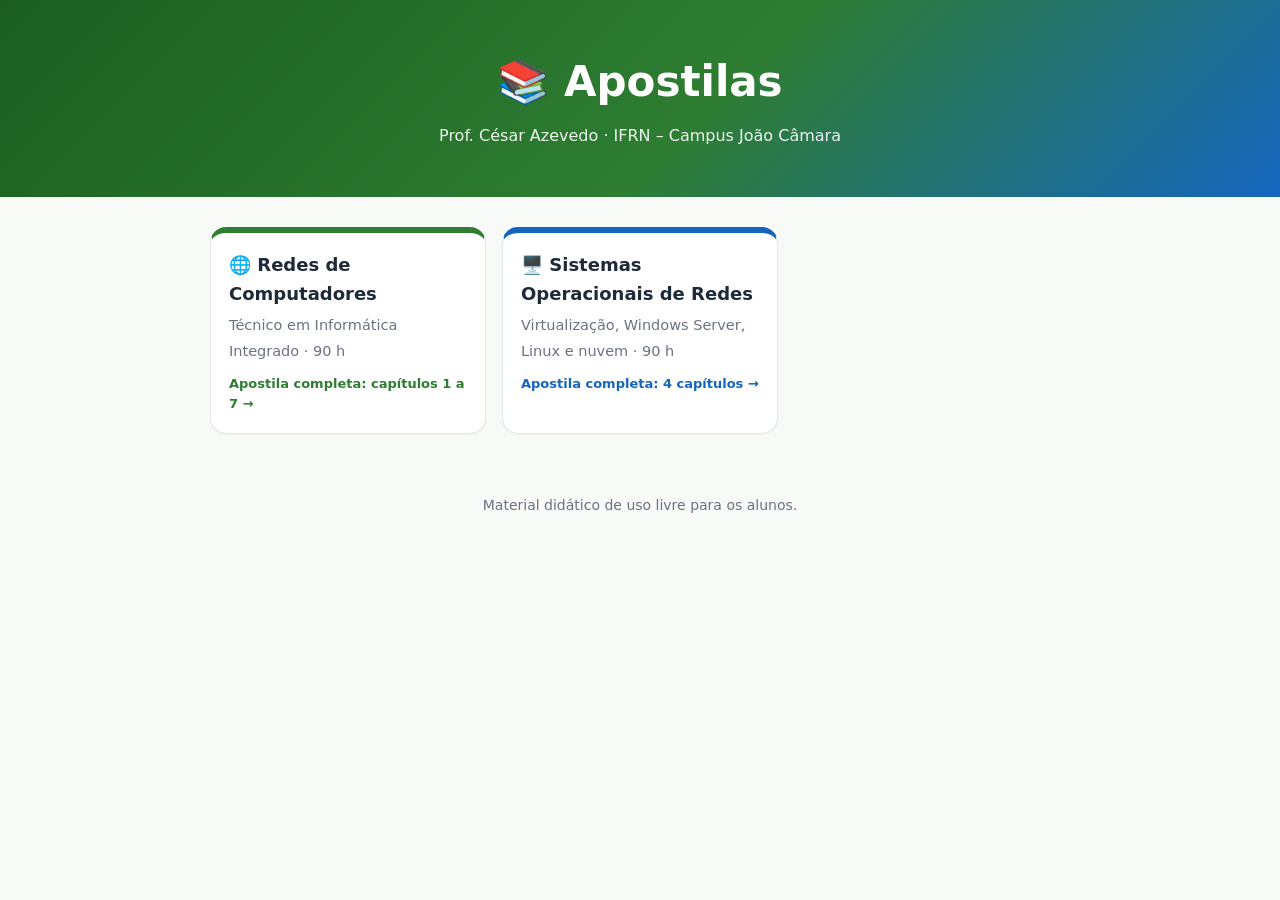
==== index.html @ cd3f4132 "SO: capítulo 4 (computação em nuvem), ferramentas e glossário; apostila completa Co-Authored-By: Cla" ====
<!DOCTYPE html>
<html lang="pt-BR">
<head>
<meta charset="UTF-8">
<meta name="viewport" content="width=device-width, initial-scale=1">
<link rel="manifest" href="manifest.webmanifest">
<meta name="theme-color" content="#2e7d32">
<title>Apostilas – Prof. César Azevedo</title>
<style>
*{box-sizing:border-box}
body{margin:0;font-family:"Segoe UI",system-ui,Roboto,Arial,sans-serif;background:#f8faf8;color:#1f2937;line-height:1.6}
header{background:linear-gradient(135deg,#1b5e20,#2e7d32 55%,#1565c0);color:#fff;padding:48px 20px;text-align:center}
header h1{margin:0 0 8px;font-size:clamp(28px,5vw,42px)}
header p{margin:0;opacity:.92}
main{max-width:900px;margin:0 auto;padding:30px 20px 60px}
.grid{display:grid;grid-template-columns:repeat(auto-fill,minmax(250px,1fr));gap:16px}
.card{display:block;background:#fff;border:1px solid #e5e7eb;border-top:6px solid var(--c);border-radius:16px;padding:18px;text-decoration:none;color:inherit;box-shadow:0 1px 2px rgba(0,0,0,.04);transition:transform .15s}
.card:hover{transform:translateY(-3px)}
.card b{font-size:18px;display:block;margin-bottom:4px}
.card span{color:#6b7280;font-size:14.5px}
.card em{display:block;margin-top:10px;font-style:normal;font-size:13px;font-weight:700;color:var(--c)}
.card.off{opacity:.55;pointer-events:none}
footer{text-align:center;color:#6b7280;font-size:14px;padding-bottom:30px}
@media(prefers-color-scheme:dark){body{background:#0f1514;color:#e5e7eb}.card{background:#17201f;border-color:#2f3b3a}.card span,footer{color:#9ca3af}}
</style>
</head>
<body>
<header>
  <h1>📚 Apostilas</h1>
  <p>Prof. César Azevedo · IFRN – Campus João Câmara</p>
</header>
<main>
  <div class="grid">
    <a class="card" href="redes/" style="--c:#2e7d32"><b>🌐 Redes de Computadores</b><span>Técnico em Informática Integrado · 90 h</span><em>Apostila completa: capítulos 1 a 7 →</em></a>
    <a class="card" href="so/" style="--c:#1565c0"><b>🖥️ Sistemas Operacionais de Redes</b><span>Virtualização, Windows Server, Linux e nuvem · 90 h</span><em>Apostila completa: 4 capítulos →</em></a>
    <!-- Para adicionar outra disciplina, copie o bloco acima e troque o link e o texto. -->
  </div>
</main>
<footer>Material didático de uso livre para os alunos.</footer>
<script>if('serviceWorker' in navigator&&/^https?:$/.test(location.protocol))addEventListener('load',function(){navigator.serviceWorker.register('sw.js').catch(function(){})});</script>
</body>
</html>
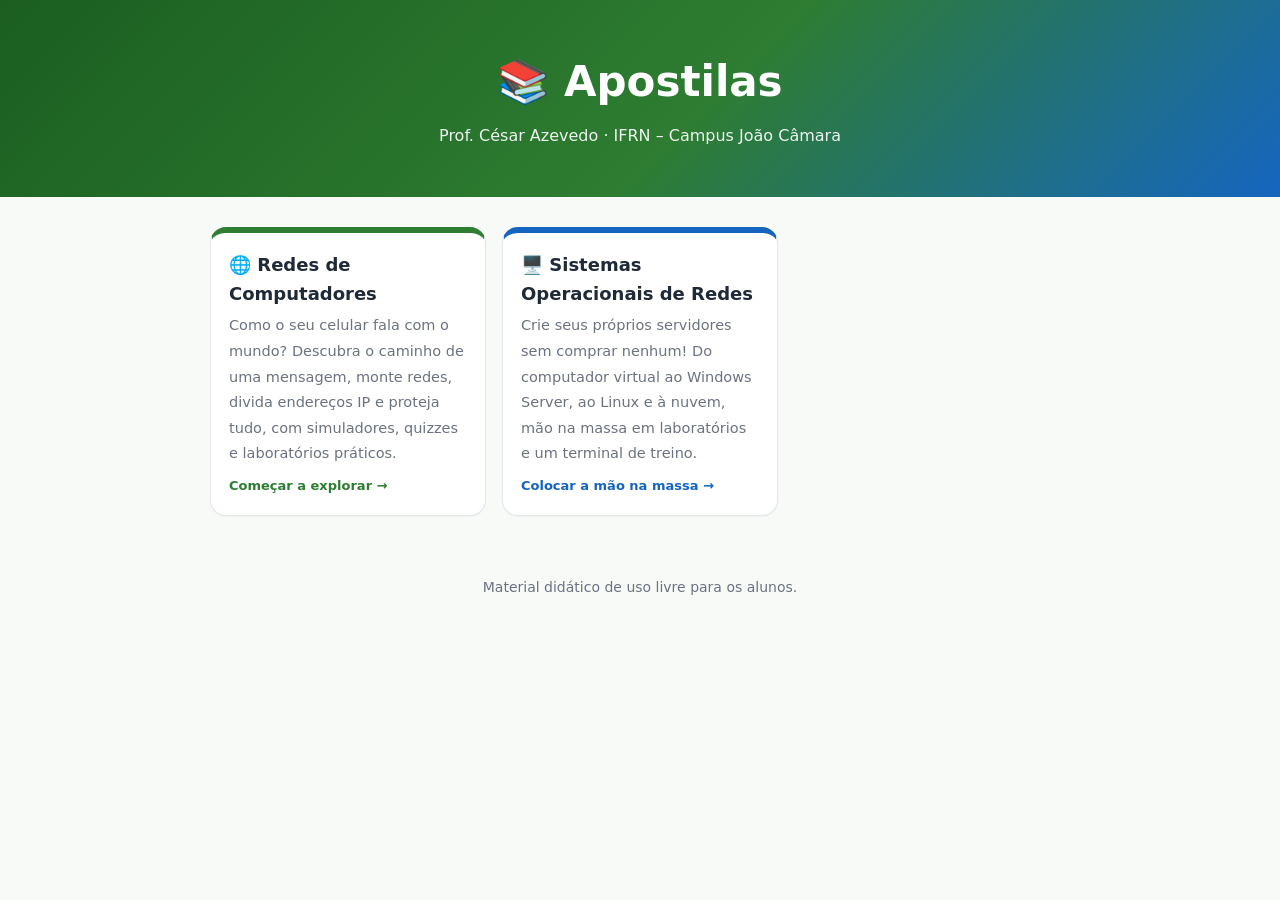
==== commit 56c0bd70: "Descrições mais atrativas nos cards da página inicial Co-Authored-By: Claude Sonnet 5.5 <noreply@ant" ====
--- a/index.html
+++ b/index.html
@@ -31,8 +31,8 @@
 </header>
 <main>
   <div class="grid">
-    <a class="card" href="redes/" style="--c:#2e7d32"><b>🌐 Redes de Computadores</b><span>Técnico em Informática Integrado · 90 h</span><em>Apostila completa: capítulos 1 a 7 →</em></a>
-    <a class="card" href="so/" style="--c:#1565c0"><b>🖥️ Sistemas Operacionais de Redes</b><span>Virtualização, Windows Server, Linux e nuvem · 90 h</span><em>Apostila completa: 4 capítulos →</em></a>
+    <a class="card" href="redes/" style="--c:#2e7d32"><b>🌐 Redes de Computadores</b><span>Como o seu celular fala com o mundo? Descubra o caminho de uma mensagem, monte redes, divida endereços IP e proteja tudo, com simuladores, quizzes e laboratórios práticos.</span><em>Começar a explorar →</em></a>
+    <a class="card" href="so/" style="--c:#1565c0"><b>🖥️ Sistemas Operacionais de Redes</b><span>Crie seus próprios servidores sem comprar nenhum! Do computador virtual ao Windows Server, ao Linux e à nuvem, mão na massa em laboratórios e um terminal de treino.</span><em>Colocar a mão na massa →</em></a>
     <!-- Para adicionar outra disciplina, copie o bloco acima e troque o link e o texto. -->
   </div>
 </main>
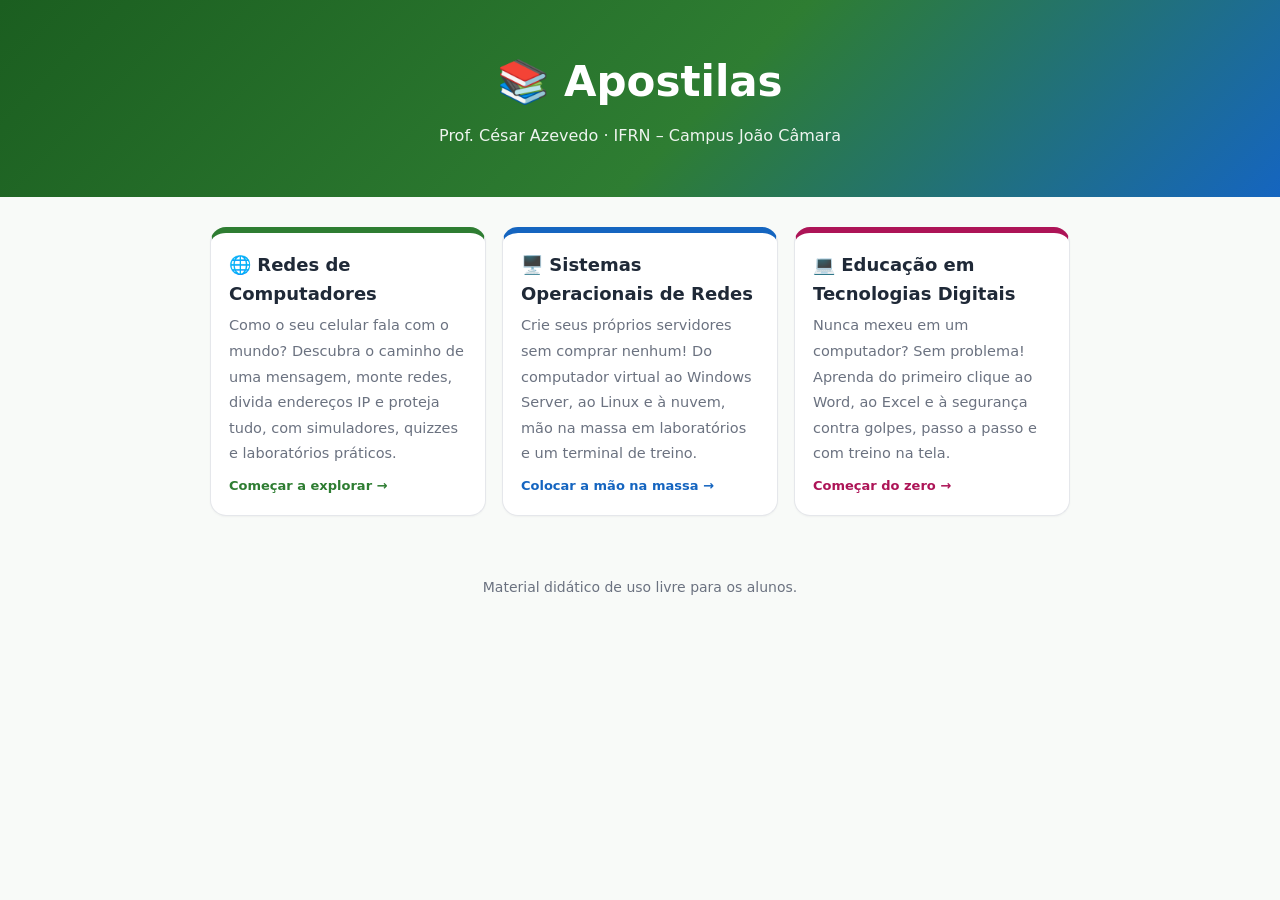
==== commit 7265577e: "ETD: nova apostila de Educação em Tecnologias Digitais (EJA, 30 h) com capítulo 1 Estrutura da disci" ====
--- a/index.html
+++ b/index.html
@@ -33,6 +33,7 @@
   <div class="grid">
     <a class="card" href="redes/" style="--c:#2e7d32"><b>🌐 Redes de Computadores</b><span>Como o seu celular fala com o mundo? Descubra o caminho de uma mensagem, monte redes, divida endereços IP e proteja tudo, com simuladores, quizzes e laboratórios práticos.</span><em>Começar a explorar →</em></a>
     <a class="card" href="so/" style="--c:#1565c0"><b>🖥️ Sistemas Operacionais de Redes</b><span>Crie seus próprios servidores sem comprar nenhum! Do computador virtual ao Windows Server, ao Linux e à nuvem, mão na massa em laboratórios e um terminal de treino.</span><em>Colocar a mão na massa →</em></a>
+    <a class="card" href="etd/" style="--c:#ad1457"><b>💻 Educação em Tecnologias Digitais</b><span>Nunca mexeu em um computador? Sem problema! Aprenda do primeiro clique ao Word, ao Excel e à segurança contra golpes, passo a passo e com treino na tela.</span><em>Começar do zero →</em></a>
     <!-- Para adicionar outra disciplina, copie o bloco acima e troque o link e o texto. -->
   </div>
 </main>
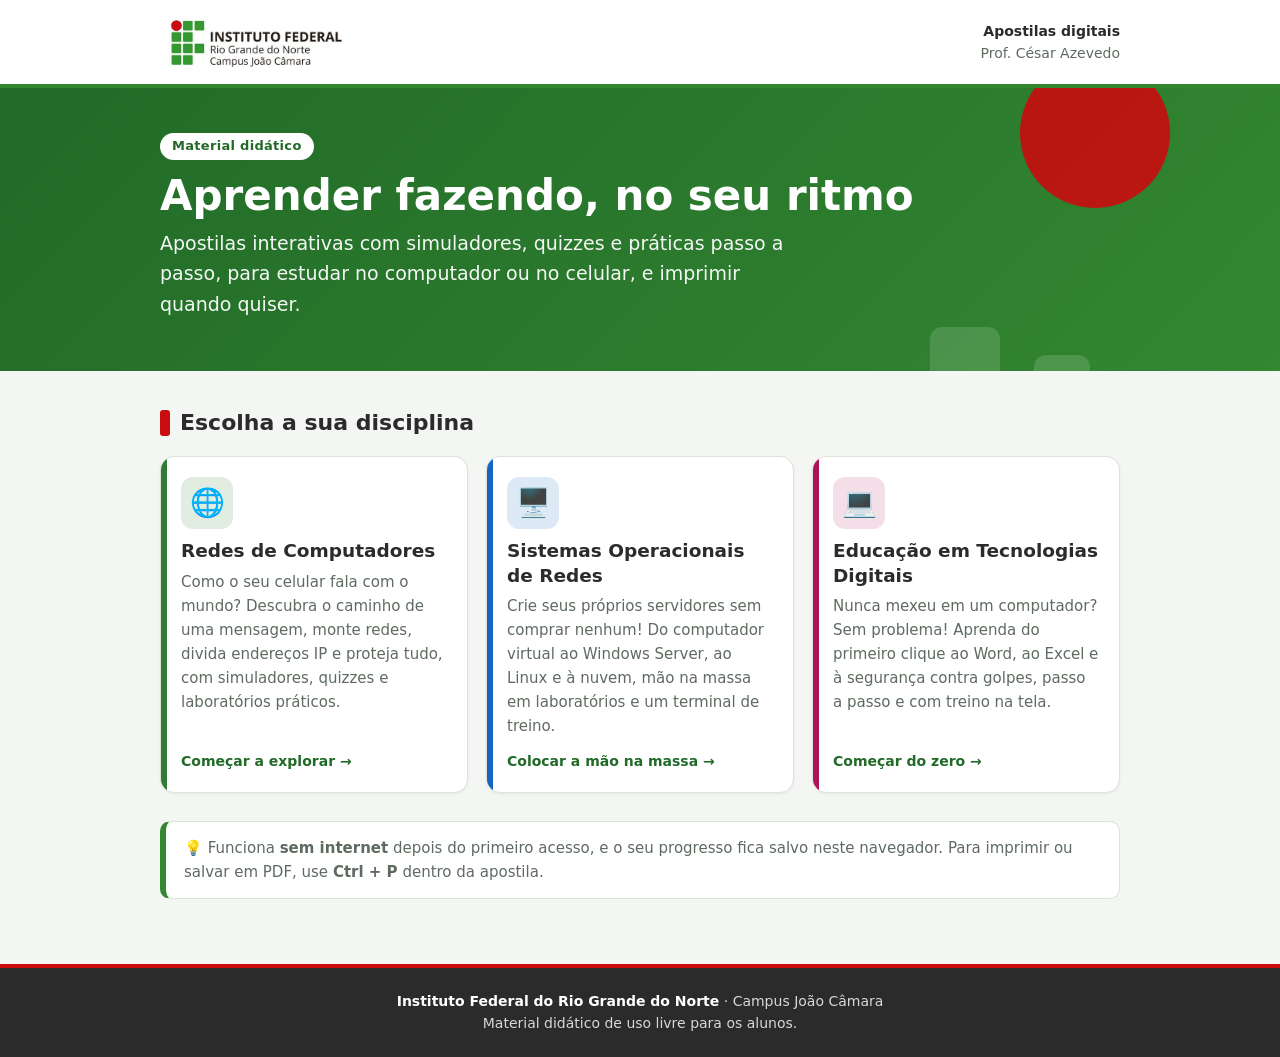
==== commit 62350839: "Página inicial no tema do IFRN (logo, verde e vermelho) Co-Authored-By: Claude Sonnet 5.5 <noreply@a" ====
--- a/index.html
+++ b/index.html
@@ -4,40 +4,69 @@
 <meta charset="UTF-8">
 <meta name="viewport" content="width=device-width, initial-scale=1">
 <link rel="manifest" href="manifest.webmanifest">
-<meta name="theme-color" content="#2e7d32">
-<title>Apostilas – Prof. César Azevedo</title>
+<meta name="theme-color" content="#338731">
+<title>Apostilas – Prof. César Azevedo · IFRN Campus João Câmara</title>
 <style>
+:root{--verde:#338731;--verde-esc:#216a28;--verm:#c90c10;--cinza:#2b2b2b;--fundo:#f4f6f3;--card:#fff;--borda:#dde3da;--suave:#5f6b61}
 *{box-sizing:border-box}
-body{margin:0;font-family:"Segoe UI",system-ui,Roboto,Arial,sans-serif;background:#f8faf8;color:#1f2937;line-height:1.6}
-header{background:linear-gradient(135deg,#1b5e20,#2e7d32 55%,#1565c0);color:#fff;padding:48px 20px;text-align:center}
-header h1{margin:0 0 8px;font-size:clamp(28px,5vw,42px)}
-header p{margin:0;opacity:.92}
-main{max-width:900px;margin:0 auto;padding:30px 20px 60px}
-.grid{display:grid;grid-template-columns:repeat(auto-fill,minmax(250px,1fr));gap:16px}
-.card{display:block;background:#fff;border:1px solid #e5e7eb;border-top:6px solid var(--c);border-radius:16px;padding:18px;text-decoration:none;color:inherit;box-shadow:0 1px 2px rgba(0,0,0,.04);transition:transform .15s}
-.card:hover{transform:translateY(-3px)}
-.card b{font-size:18px;display:block;margin-bottom:4px}
-.card span{color:#6b7280;font-size:14.5px}
-.card em{display:block;margin-top:10px;font-style:normal;font-size:13px;font-weight:700;color:var(--c)}
+body{margin:0;font-family:"Open Sans","Segoe UI",system-ui,Roboto,Arial,sans-serif;background:var(--fundo);color:var(--cinza);line-height:1.6}
+.skip{position:absolute;left:-999px}.skip:focus{left:8px;top:8px;background:#fff;padding:8px;z-index:9}
+.topo{background:#fff;border-bottom:4px solid var(--verde)}
+.topo .in{max-width:1000px;margin:0 auto;padding:10px 20px;display:flex;align-items:center;justify-content:space-between;gap:16px;flex-wrap:wrap}
+.topo img{height:64px;width:auto;display:block}
+.topo .sub{font-size:14px;color:var(--suave);text-align:right}
+.topo .sub b{color:var(--cinza)}
+.hero{background:linear-gradient(135deg,var(--verde-esc),var(--verde));color:#fff;position:relative;overflow:hidden}
+.hero .in{max-width:1000px;margin:0 auto;padding:44px 20px 52px;position:relative}
+.hero h1{margin:0 0 8px;font-size:clamp(28px,5vw,42px);line-height:1.15}
+.hero p{margin:0;font-size:clamp(16px,2.4vw,19px);opacity:.95;max-width:640px}
+.hero .dot{position:absolute;right:-30px;top:-30px;width:150px;height:150px;border-radius:50%;background:var(--verm);opacity:.9}
+.hero .qd{position:absolute;right:140px;bottom:-26px;width:70px;height:70px;border-radius:12px;background:rgba(255,255,255,.14)}
+.hero .qd+.qd{right:50px;bottom:-40px;width:56px;height:56px}
+.hero .tag{display:inline-block;background:#fff;color:var(--verde-esc);font-weight:700;font-size:13px;padding:3px 12px;border-radius:999px;margin-bottom:12px;letter-spacing:.3px}
+main{max-width:1000px;margin:0 auto;padding:34px 20px 50px}
+h2{font-size:22px;margin:0 0 16px;display:flex;align-items:center;gap:10px}
+h2:before{content:"";width:10px;height:26px;background:var(--verm);border-radius:3px}
+.grid{display:grid;grid-template-columns:repeat(auto-fill,minmax(270px,1fr));gap:18px}
+.card{display:flex;flex-direction:column;background:var(--card);border:1px solid var(--borda);border-radius:14px;padding:20px;text-decoration:none;color:inherit;box-shadow:0 1px 3px rgba(0,0,0,.06);transition:transform .15s,box-shadow .15s;position:relative;overflow:hidden}
+.card:before{content:"";position:absolute;left:0;top:0;bottom:0;width:6px;background:var(--c)}
+.card:hover,.card:focus-visible{transform:translateY(-3px);box-shadow:0 8px 18px rgba(0,0,0,.12)}
+.card:focus-visible{outline:3px solid var(--verde);outline-offset:2px}
+.ico{font-style:normal;font-size:28px;width:52px;height:52px;border-radius:12px;display:grid;place-items:center;background:color-mix(in srgb,var(--c) 14%,#fff);margin-bottom:10px}
+.card b{font-size:18.5px;display:block;margin-bottom:6px;line-height:1.3}
+.card span{color:var(--suave);font-size:15px;flex:1}
+.card em{display:block;margin-top:12px;font-style:normal;font-size:14px;font-weight:700;color:var(--verde-esc)}
 .card.off{opacity:.55;pointer-events:none}
-footer{text-align:center;color:#6b7280;font-size:14px;padding-bottom:30px}
-@media(prefers-color-scheme:dark){body{background:#0f1514;color:#e5e7eb}.card{background:#17201f;border-color:#2f3b3a}.card span,footer{color:#9ca3af}}
+.info{margin-top:28px;background:#fff;border:1px solid var(--borda);border-left:6px solid var(--verde);border-radius:10px;padding:14px 18px;font-size:15px;color:var(--suave)}
+footer{background:var(--cinza);color:#d6d9d4;text-align:center;font-size:14px;padding:22px 20px;border-top:4px solid var(--verm)}
+footer b{color:#fff}
+@media(max-width:560px){.topo .sub{text-align:left}.topo img{height:52px}.hero .dot{width:100px;height:100px}.hero .qd{display:none}}
+@media(prefers-color-scheme:dark){:root{--fundo:#0f1514;--card:#17201f;--borda:#2f3b3a;--cinza:#e5e7eb;--suave:#9ca3af}.topo{background:#fff}.topo .sub,.topo .sub b{color:#444}.info{background:#17201f}.card em{color:#7fd17b}.ico{background:color-mix(in srgb,var(--c) 25%,#17201f)}footer{background:#0b100f}}
 </style>
 </head>
 <body>
-<header>
-  <h1>📚 Apostilas</h1>
-  <p>Prof. César Azevedo · IFRN – Campus João Câmara</p>
-</header>
-<main>
+<a class="skip" href="#cursos">Ir para as apostilas</a>
+<div class="topo"><div class="in">
+  <img src="assets/logo-ifrn-jc.png" alt="Instituto Federal do Rio Grande do Norte, Campus João Câmara" width="500" height="166">
+  <div class="sub"><b>Apostilas digitais</b><br>Prof. César Azevedo</div>
+</div></div>
+<header class="hero"><div class="in">
+  <span class="dot" aria-hidden="true"></span><span class="qd" aria-hidden="true"></span><span class="qd" aria-hidden="true"></span>
+  <span class="tag">Material didático</span>
+  <h1>Aprender fazendo, no seu ritmo</h1>
+  <p>Apostilas interativas com simuladores, quizzes e práticas passo a passo, para estudar no computador ou no celular, e imprimir quando quiser.</p>
+</div></header>
+<main id="cursos">
+  <h2>Escolha a sua disciplina</h2>
   <div class="grid">
-    <a class="card" href="redes/" style="--c:#2e7d32"><b>🌐 Redes de Computadores</b><span>Como o seu celular fala com o mundo? Descubra o caminho de uma mensagem, monte redes, divida endereços IP e proteja tudo, com simuladores, quizzes e laboratórios práticos.</span><em>Começar a explorar →</em></a>
-    <a class="card" href="so/" style="--c:#1565c0"><b>🖥️ Sistemas Operacionais de Redes</b><span>Crie seus próprios servidores sem comprar nenhum! Do computador virtual ao Windows Server, ao Linux e à nuvem, mão na massa em laboratórios e um terminal de treino.</span><em>Colocar a mão na massa →</em></a>
-    <a class="card" href="etd/" style="--c:#ad1457"><b>💻 Educação em Tecnologias Digitais</b><span>Nunca mexeu em um computador? Sem problema! Aprenda do primeiro clique ao Word, ao Excel e à segurança contra golpes, passo a passo e com treino na tela.</span><em>Começar do zero →</em></a>
-    <!-- Para adicionar outra disciplina, copie o bloco acima e troque o link e o texto. -->
+    <a class="card" href="redes/" style="--c:#2e7d32"><i class="ico" aria-hidden="true">🌐</i><b>Redes de Computadores</b><span>Como o seu celular fala com o mundo? Descubra o caminho de uma mensagem, monte redes, divida endereços IP e proteja tudo, com simuladores, quizzes e laboratórios práticos.</span><em>Começar a explorar →</em></a>
+    <a class="card" href="so/" style="--c:#1565c0"><i class="ico" aria-hidden="true">🖥️</i><b>Sistemas Operacionais de Redes</b><span>Crie seus próprios servidores sem comprar nenhum! Do computador virtual ao Windows Server, ao Linux e à nuvem, mão na massa em laboratórios e um terminal de treino.</span><em>Colocar a mão na massa →</em></a>
+    <a class="card" href="etd/" style="--c:#ad1457"><i class="ico" aria-hidden="true">💻</i><b>Educação em Tecnologias Digitais</b><span>Nunca mexeu em um computador? Sem problema! Aprenda do primeiro clique ao Word, ao Excel e à segurança contra golpes, passo a passo e com treino na tela.</span><em>Começar do zero →</em></a>
+    <!-- Para adicionar outra disciplina, copie o bloco acima e troque o link, o ícone e o texto. -->
   </div>
+  <p class="info">💡 Funciona <b>sem internet</b> depois do primeiro acesso, e o seu progresso fica salvo neste navegador. Para imprimir ou salvar em PDF, use <b>Ctrl + P</b> dentro da apostila.</p>
 </main>
-<footer>Material didático de uso livre para os alunos.</footer>
+<footer><b>Instituto Federal do Rio Grande do Norte</b> · Campus João Câmara<br>Material didático de uso livre para os alunos.</footer>
 <script>if('serviceWorker' in navigator&&/^https?:$/.test(location.protocol))addEventListener('load',function(){navigator.serviceWorker.register('sw.js').catch(function(){})});</script>
 </body>
 </html>
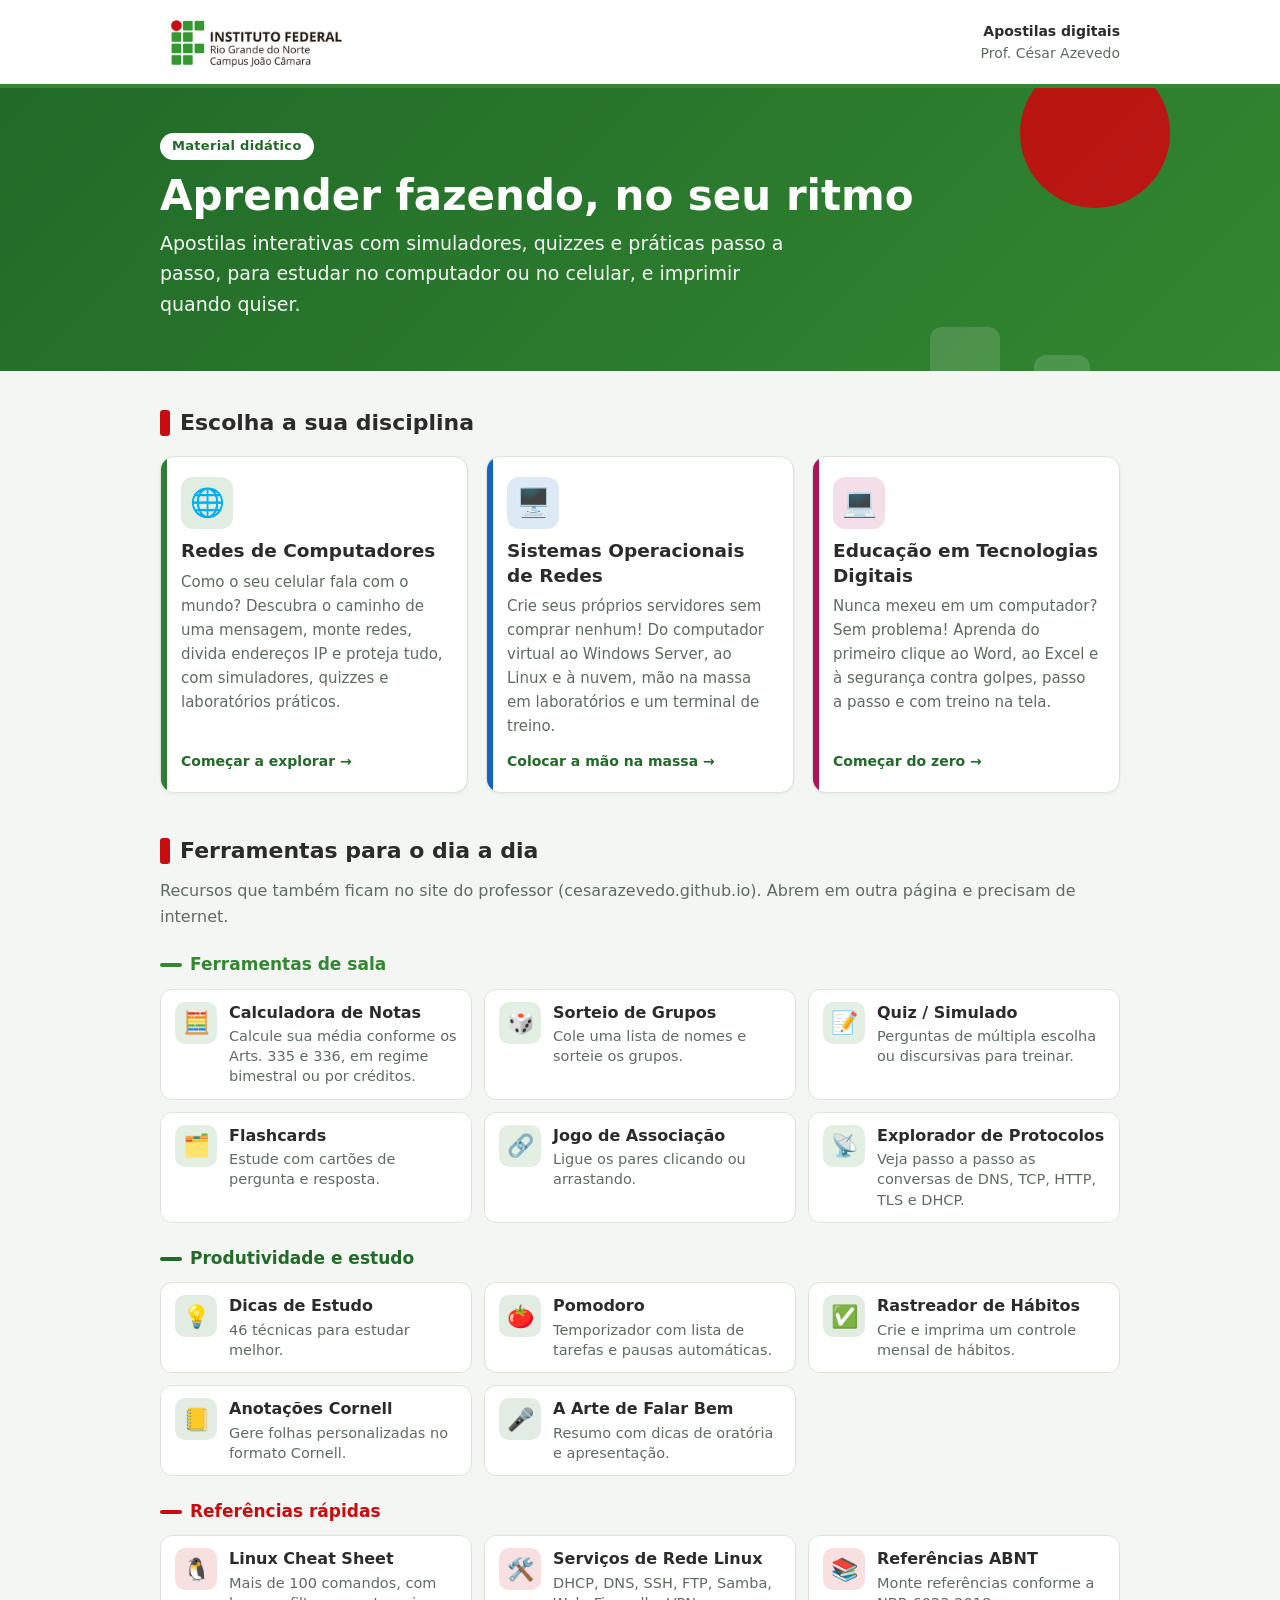
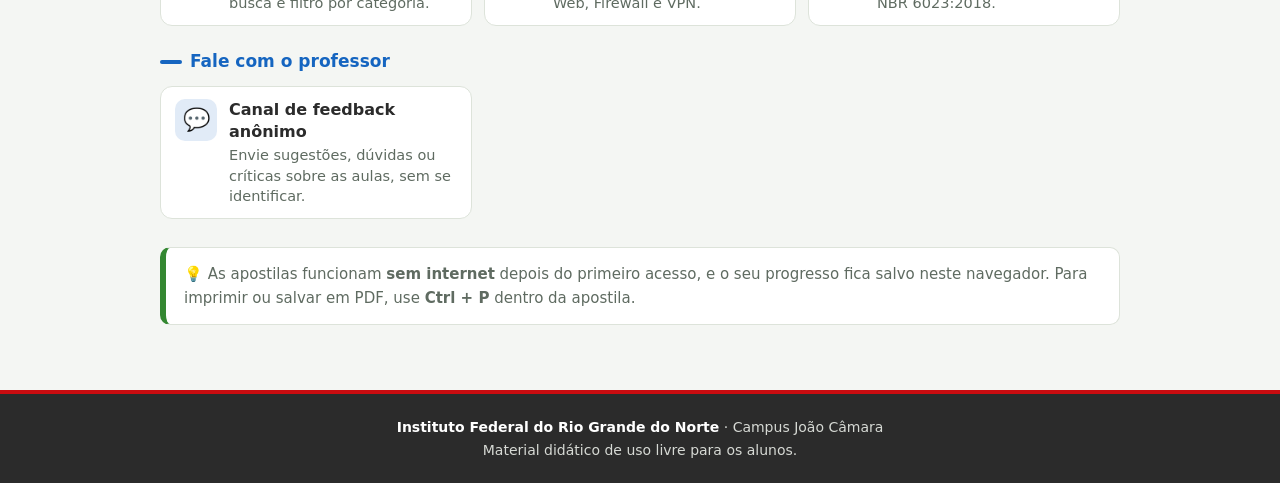
==== commit b5749aa7: "Página inicial: links para as ferramentas do site do professor Co-Authored-By: Claude Sonnet 5.5 <no" ====
--- a/index.html
+++ b/index.html
@@ -37,11 +37,22 @@
 .card span{color:var(--suave);font-size:15px;flex:1}
 .card em{display:block;margin-top:12px;font-style:normal;font-size:14px;font-weight:700;color:var(--verde-esc)}
 .card.off{opacity:.55;pointer-events:none}
+.lead{color:var(--suave);margin:-6px 0 6px}
+main>h2#ferramentas{margin-top:40px}
+.grp{font-size:17px;margin:22px 0 10px;color:var(--c);display:flex;align-items:center;gap:8px}
+.grp:before{content:"";width:22px;height:4px;border-radius:2px;background:var(--c)}
+.tools{display:grid;grid-template-columns:repeat(auto-fill,minmax(270px,1fr));gap:12px}
+.tool{display:flex;gap:12px;align-items:flex-start;background:var(--card);border:1px solid var(--borda);border-radius:12px;padding:12px 14px;text-decoration:none;color:inherit;transition:transform .15s,box-shadow .15s}
+.tool:hover,.tool:focus-visible{transform:translateY(-2px);box-shadow:0 6px 14px rgba(0,0,0,.1);border-color:var(--c)}
+.tool:focus-visible{outline:3px solid var(--verde);outline-offset:2px}
+.tool i{font-style:normal;font-size:22px;width:42px;height:42px;flex:none;border-radius:10px;display:grid;place-items:center;background:color-mix(in srgb,var(--c) 13%,#fff)}
+.tool span{font-size:14.5px;color:var(--suave);line-height:1.4}
+.tool b{display:block;color:var(--cinza);font-size:16px;margin-bottom:2px}
 .info{margin-top:28px;background:#fff;border:1px solid var(--borda);border-left:6px solid var(--verde);border-radius:10px;padding:14px 18px;font-size:15px;color:var(--suave)}
 footer{background:var(--cinza);color:#d6d9d4;text-align:center;font-size:14px;padding:22px 20px;border-top:4px solid var(--verm)}
 footer b{color:#fff}
 @media(max-width:560px){.topo .sub{text-align:left}.topo img{height:52px}.hero .dot{width:100px;height:100px}.hero .qd{display:none}}
-@media(prefers-color-scheme:dark){:root{--fundo:#0f1514;--card:#17201f;--borda:#2f3b3a;--cinza:#e5e7eb;--suave:#9ca3af}.topo{background:#fff}.topo .sub,.topo .sub b{color:#444}.info{background:#17201f}.card em{color:#7fd17b}.ico{background:color-mix(in srgb,var(--c) 25%,#17201f)}footer{background:#0b100f}}
+@media(prefers-color-scheme:dark){:root{--fundo:#0f1514;--card:#17201f;--borda:#2f3b3a;--cinza:#e5e7eb;--suave:#9ca3af}.topo{background:#fff}.topo .sub,.topo .sub b{color:#444}.info{background:#17201f}.card em{color:#7fd17b}.ico,.tool i{background:color-mix(in srgb,var(--c) 25%,#17201f)}footer{background:#0b100f}}
 </style>
 </head>
 <body>
@@ -64,7 +75,36 @@
     <a class="card" href="etd/" style="--c:#ad1457"><i class="ico" aria-hidden="true">💻</i><b>Educação em Tecnologias Digitais</b><span>Nunca mexeu em um computador? Sem problema! Aprenda do primeiro clique ao Word, ao Excel e à segurança contra golpes, passo a passo e com treino na tela.</span><em>Começar do zero →</em></a>
     <!-- Para adicionar outra disciplina, copie o bloco acima e troque o link, o ícone e o texto. -->
   </div>
-  <p class="info">💡 Funciona <b>sem internet</b> depois do primeiro acesso, e o seu progresso fica salvo neste navegador. Para imprimir ou salvar em PDF, use <b>Ctrl + P</b> dentro da apostila.</p>
+  <h2 id="ferramentas">Ferramentas para o dia a dia</h2>
+  <p class="lead">Recursos que também ficam no site do professor (cesarazevedo.github.io). Abrem em outra página e precisam de internet.</p>
+  <h3 class="grp" style="--c:#338731">Ferramentas de sala</h3>
+  <div class="tools">
+    <a class="tool" href="https://cesarazevedo.github.io/calculadora" style="--c:#338731" rel="noopener"><i aria-hidden="true">🧮</i><span><b>Calculadora de Notas</b>Calcule sua média conforme os Arts. 335 e 336, em regime bimestral ou por créditos.</span></a>
+    <a class="tool" href="https://cesarazevedo.github.io/sorteio" style="--c:#338731" rel="noopener"><i aria-hidden="true">🎲</i><span><b>Sorteio de Grupos</b>Cole uma lista de nomes e sorteie os grupos.</span></a>
+    <a class="tool" href="https://cesarazevedo.github.io/quiz" style="--c:#338731" rel="noopener"><i aria-hidden="true">📝</i><span><b>Quiz / Simulado</b>Perguntas de múltipla escolha ou discursivas para treinar.</span></a>
+    <a class="tool" href="https://cesarazevedo.github.io/flashcards" style="--c:#338731" rel="noopener"><i aria-hidden="true">🗂️</i><span><b>Flashcards</b>Estude com cartões de pergunta e resposta.</span></a>
+    <a class="tool" href="https://cesarazevedo.github.io/associacao" style="--c:#338731" rel="noopener"><i aria-hidden="true">🔗</i><span><b>Jogo de Associação</b>Ligue os pares clicando ou arrastando.</span></a>
+    <a class="tool" href="https://cesarazevedo.github.io/protocolos" style="--c:#338731" rel="noopener"><i aria-hidden="true">📡</i><span><b>Explorador de Protocolos</b>Veja passo a passo as conversas de DNS, TCP, HTTP, TLS e DHCP.</span></a>
+  </div>
+  <h3 class="grp" style="--c:#216a28">Produtividade e estudo</h3>
+  <div class="tools">
+    <a class="tool" href="https://cesarazevedo.github.io/dicas" style="--c:#216a28" rel="noopener"><i aria-hidden="true">💡</i><span><b>Dicas de Estudo</b>46 técnicas para estudar melhor.</span></a>
+    <a class="tool" href="https://cesarazevedo.github.io/pomodoro" style="--c:#216a28" rel="noopener"><i aria-hidden="true">🍅</i><span><b>Pomodoro</b>Temporizador com lista de tarefas e pausas automáticas.</span></a>
+    <a class="tool" href="https://cesarazevedo.github.io/habit-tracker" style="--c:#216a28" rel="noopener"><i aria-hidden="true">✅</i><span><b>Rastreador de Hábitos</b>Crie e imprima um controle mensal de hábitos.</span></a>
+    <a class="tool" href="https://cesarazevedo.github.io/cornell" style="--c:#216a28" rel="noopener"><i aria-hidden="true">📒</i><span><b>Anotações Cornell</b>Gere folhas personalizadas no formato Cornell.</span></a>
+    <a class="tool" href="https://cesarazevedo.github.io/oratoria" style="--c:#216a28" rel="noopener"><i aria-hidden="true">🎤</i><span><b>A Arte de Falar Bem</b>Resumo com dicas de oratória e apresentação.</span></a>
+  </div>
+  <h3 class="grp" style="--c:#c90c10">Referências rápidas</h3>
+  <div class="tools">
+    <a class="tool" href="https://cesarazevedo.github.io/cheatsheet-linux" style="--c:#c90c10" rel="noopener"><i aria-hidden="true">🐧</i><span><b>Linux Cheat Sheet</b>Mais de 100 comandos, com busca e filtro por categoria.</span></a>
+    <a class="tool" href="https://cesarazevedo.github.io/cheatsheet-linux-services" style="--c:#c90c10" rel="noopener"><i aria-hidden="true">🛠️</i><span><b>Serviços de Rede Linux</b>DHCP, DNS, SSH, FTP, Samba, Web, Firewall e VPN.</span></a>
+    <a class="tool" href="https://cesarazevedo.github.io/abnt" style="--c:#c90c10" rel="noopener"><i aria-hidden="true">📚</i><span><b>Referências ABNT</b>Monte referências conforme a NBR 6023:2018.</span></a>
+  </div>
+  <h3 class="grp" style="--c:#1565c0">Fale com o professor</h3>
+  <div class="tools">
+    <a class="tool" href="https://cesarazevedo.github.io/feedback" style="--c:#1565c0" rel="noopener"><i aria-hidden="true">💬</i><span><b>Canal de feedback anônimo</b>Envie sugestões, dúvidas ou críticas sobre as aulas, sem se identificar.</span></a>
+  </div>
+  <p class="info">💡 As apostilas funcionam <b>sem internet</b> depois do primeiro acesso, e o seu progresso fica salvo neste navegador. Para imprimir ou salvar em PDF, use <b>Ctrl + P</b> dentro da apostila.</p>
 </main>
 <footer><b>Instituto Federal do Rio Grande do Norte</b> · Campus João Câmara<br>Material didático de uso livre para os alunos.</footer>
 <script>if('serviceWorker' in navigator&&/^https?:$/.test(location.protocol))addEventListener('load',function(){navigator.serviceWorker.register('sw.js').catch(function(){})});</script>
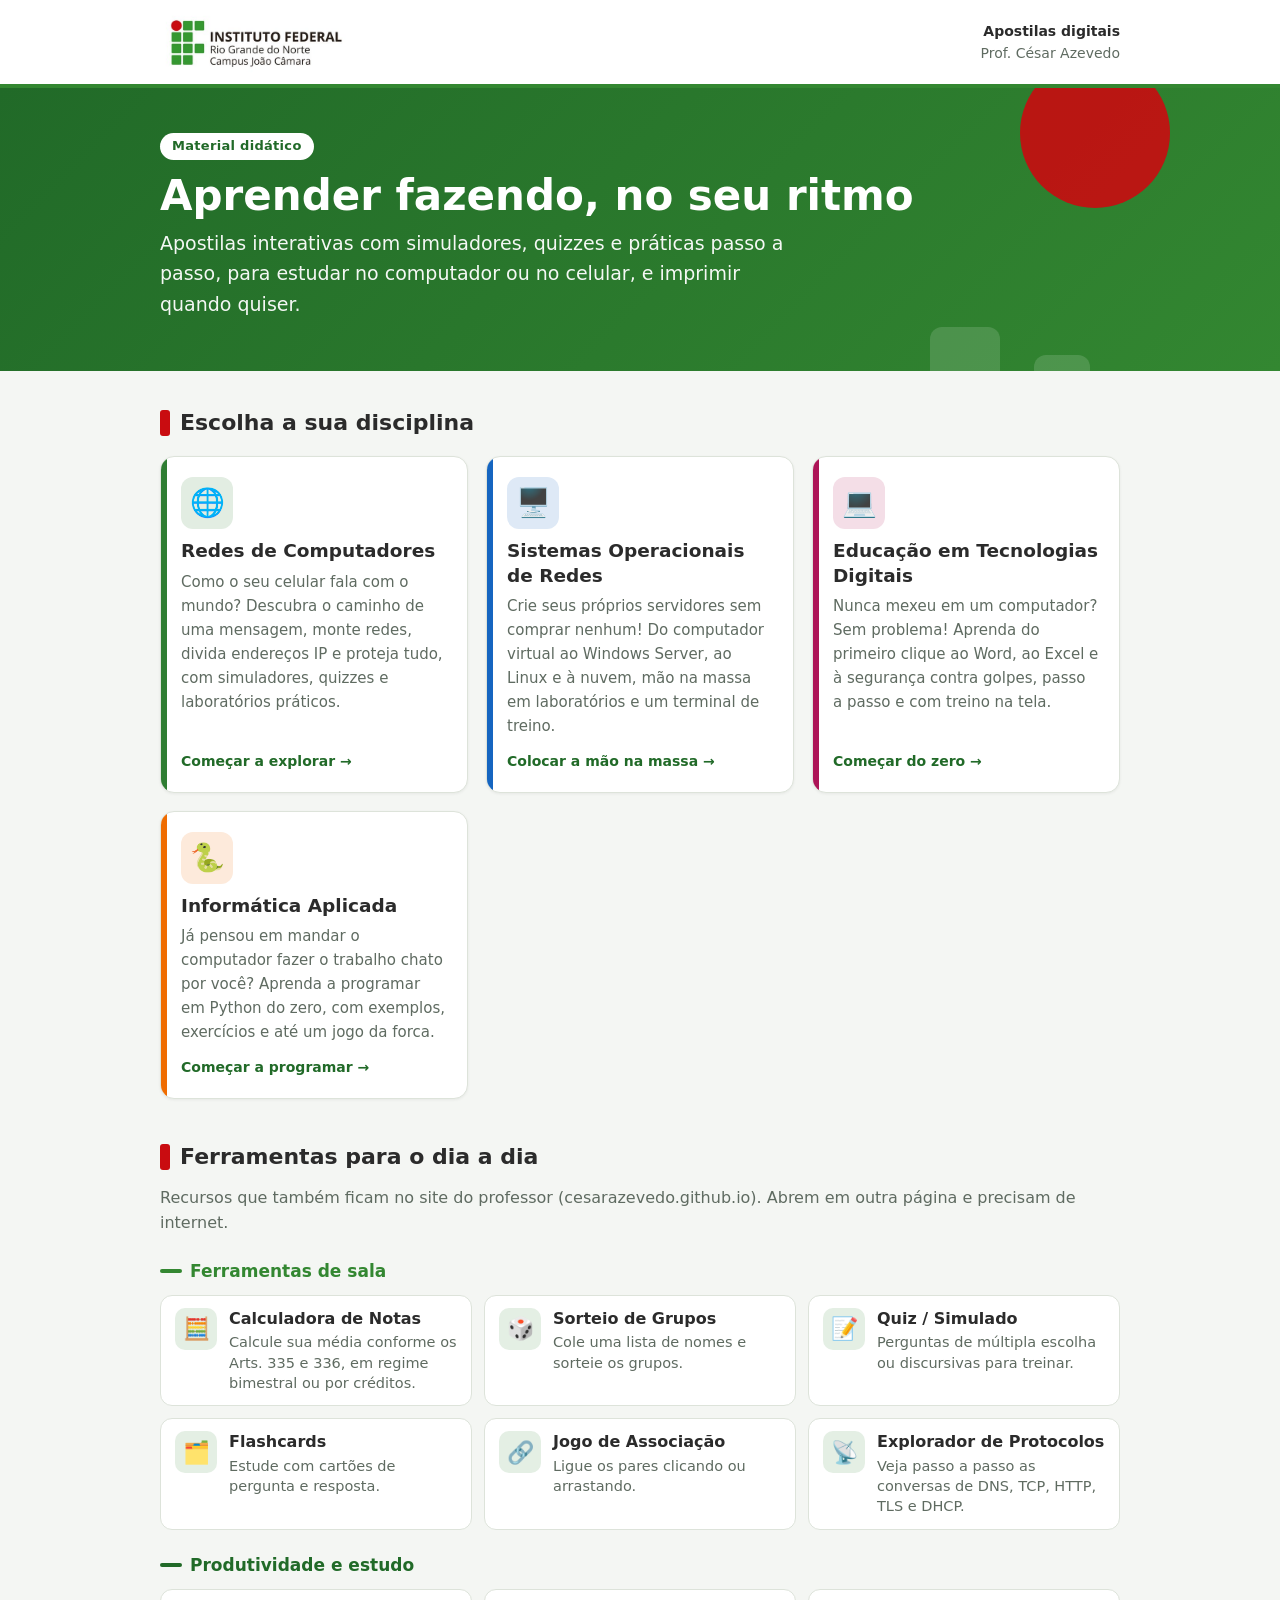
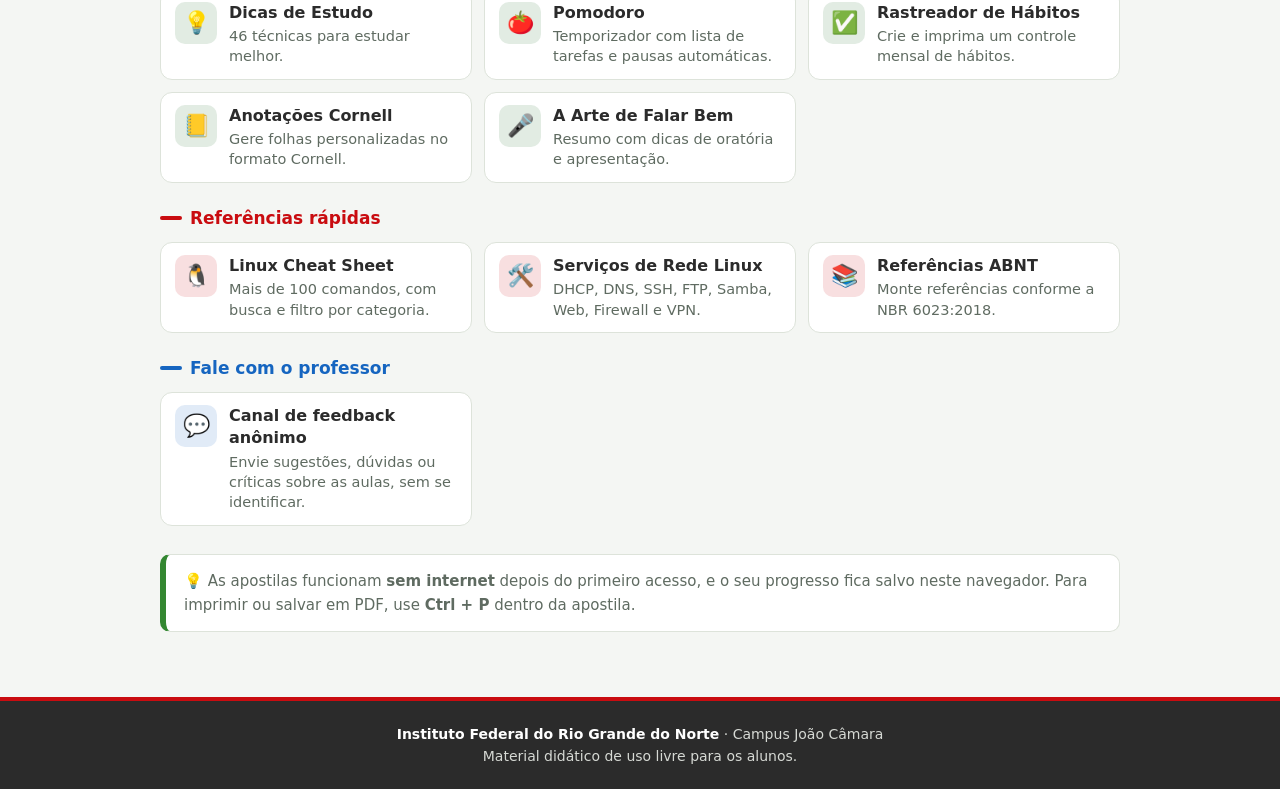
==== commit d0062493: "Página inicial: card de Informática Aplicada (Python) Co-Authored-By: Claude Sonnet 5.5 <noreply@ant" ====
--- a/index.html
+++ b/index.html
@@ -73,6 +73,7 @@
     <a class="card" href="redes/" style="--c:#2e7d32"><i class="ico" aria-hidden="true">🌐</i><b>Redes de Computadores</b><span>Como o seu celular fala com o mundo? Descubra o caminho de uma mensagem, monte redes, divida endereços IP e proteja tudo, com simuladores, quizzes e laboratórios práticos.</span><em>Começar a explorar →</em></a>
     <a class="card" href="so/" style="--c:#1565c0"><i class="ico" aria-hidden="true">🖥️</i><b>Sistemas Operacionais de Redes</b><span>Crie seus próprios servidores sem comprar nenhum! Do computador virtual ao Windows Server, ao Linux e à nuvem, mão na massa em laboratórios e um terminal de treino.</span><em>Colocar a mão na massa →</em></a>
     <a class="card" href="etd/" style="--c:#ad1457"><i class="ico" aria-hidden="true">💻</i><b>Educação em Tecnologias Digitais</b><span>Nunca mexeu em um computador? Sem problema! Aprenda do primeiro clique ao Word, ao Excel e à segurança contra golpes, passo a passo e com treino na tela.</span><em>Começar do zero →</em></a>
+    <a class="card" href="https://cesarazevedo.github.io/python" style="--c:#ef6c00" rel="noopener"><i class="ico" aria-hidden="true">🐍</i><b>Informática Aplicada</b><span>Já pensou em mandar o computador fazer o trabalho chato por você? Aprenda a programar em Python do zero, com exemplos, exercícios e até um jogo da forca.</span><em>Começar a programar →</em></a>
     <!-- Para adicionar outra disciplina, copie o bloco acima e troque o link, o ícone e o texto. -->
   </div>
   <h2 id="ferramentas">Ferramentas para o dia a dia</h2>
